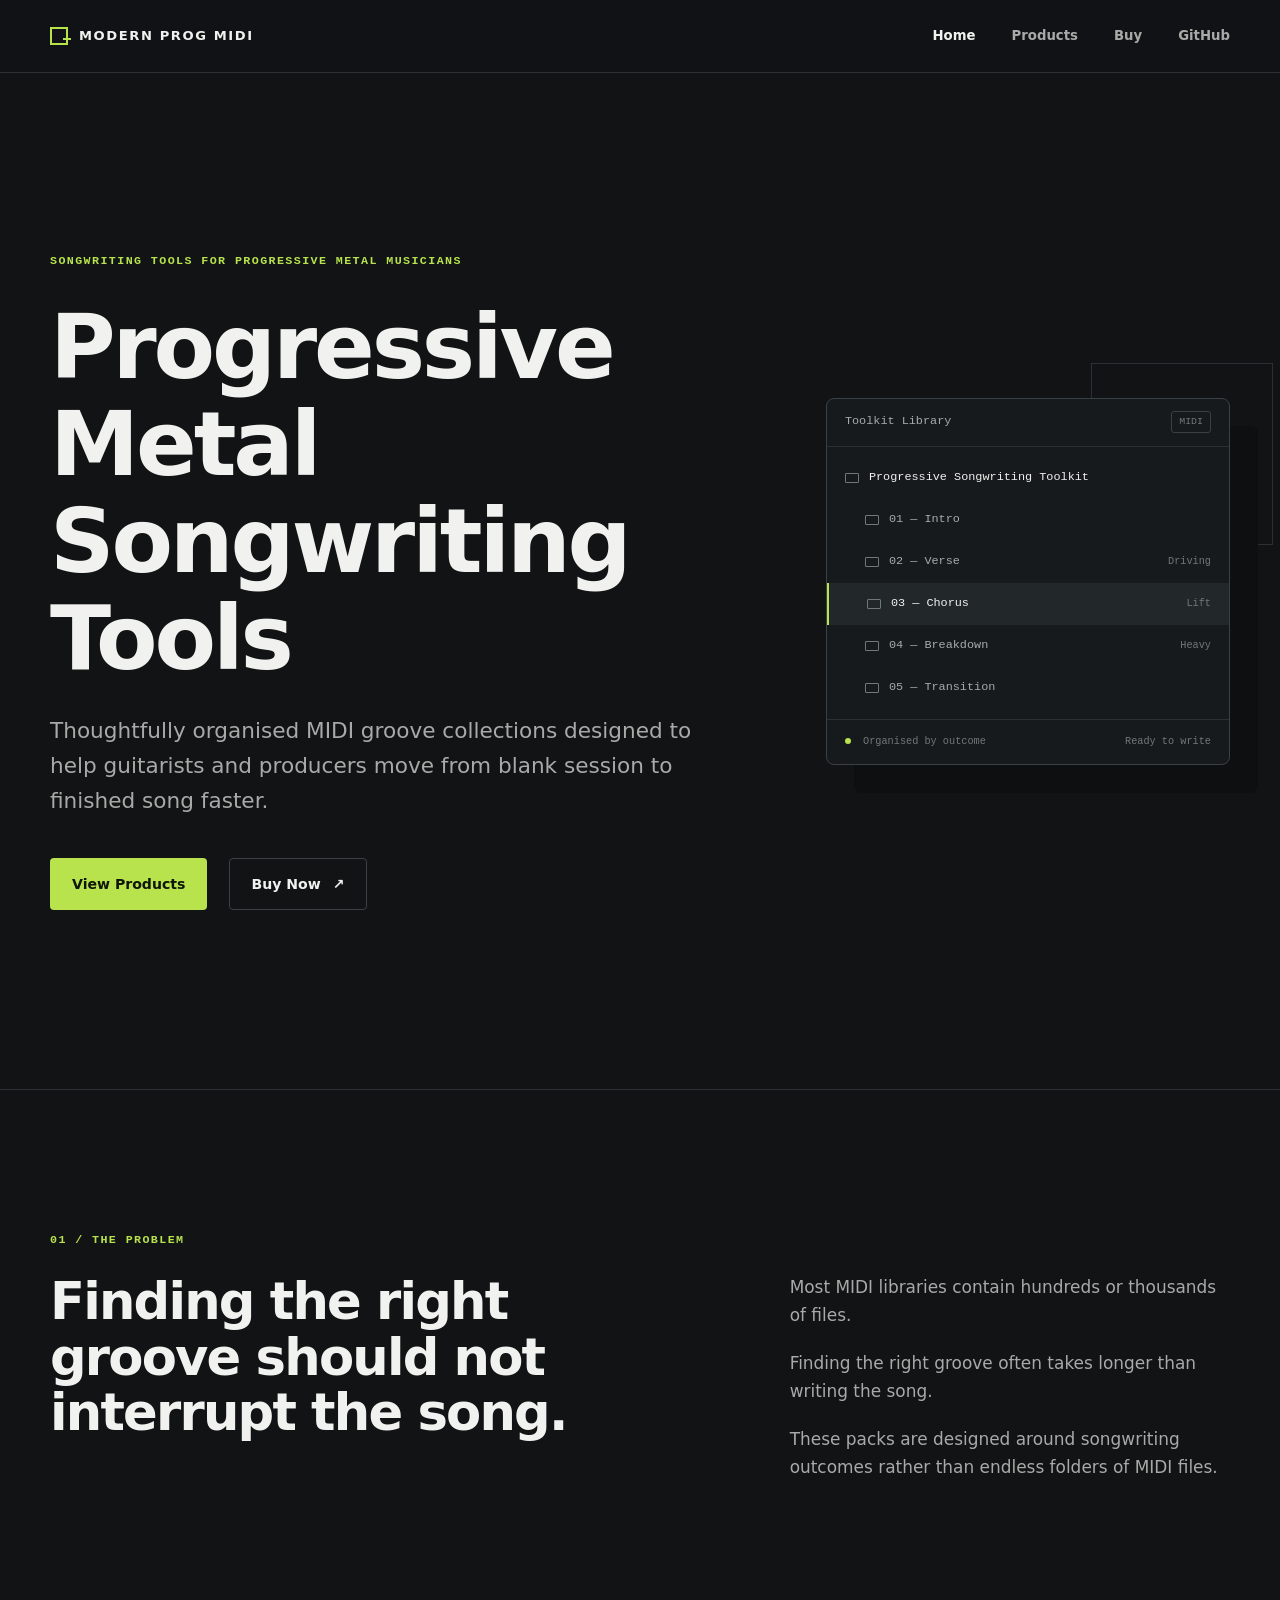
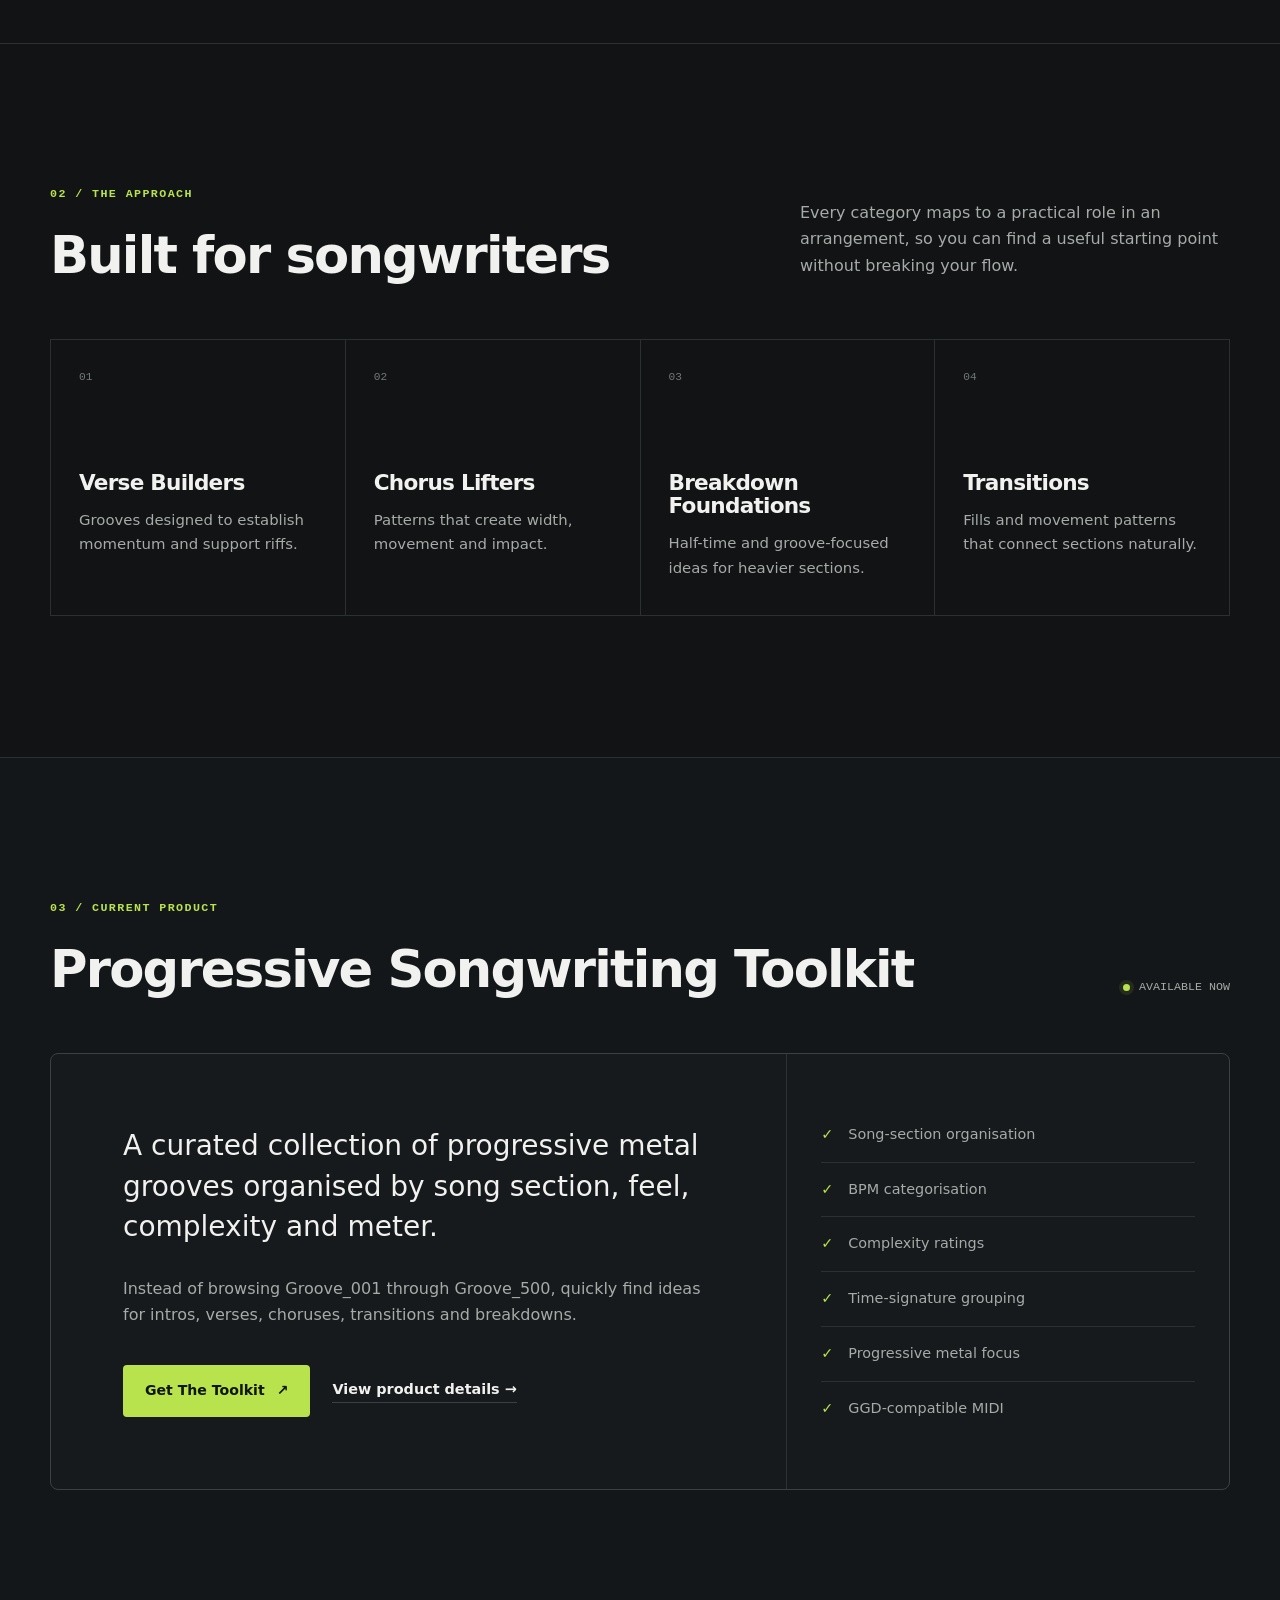
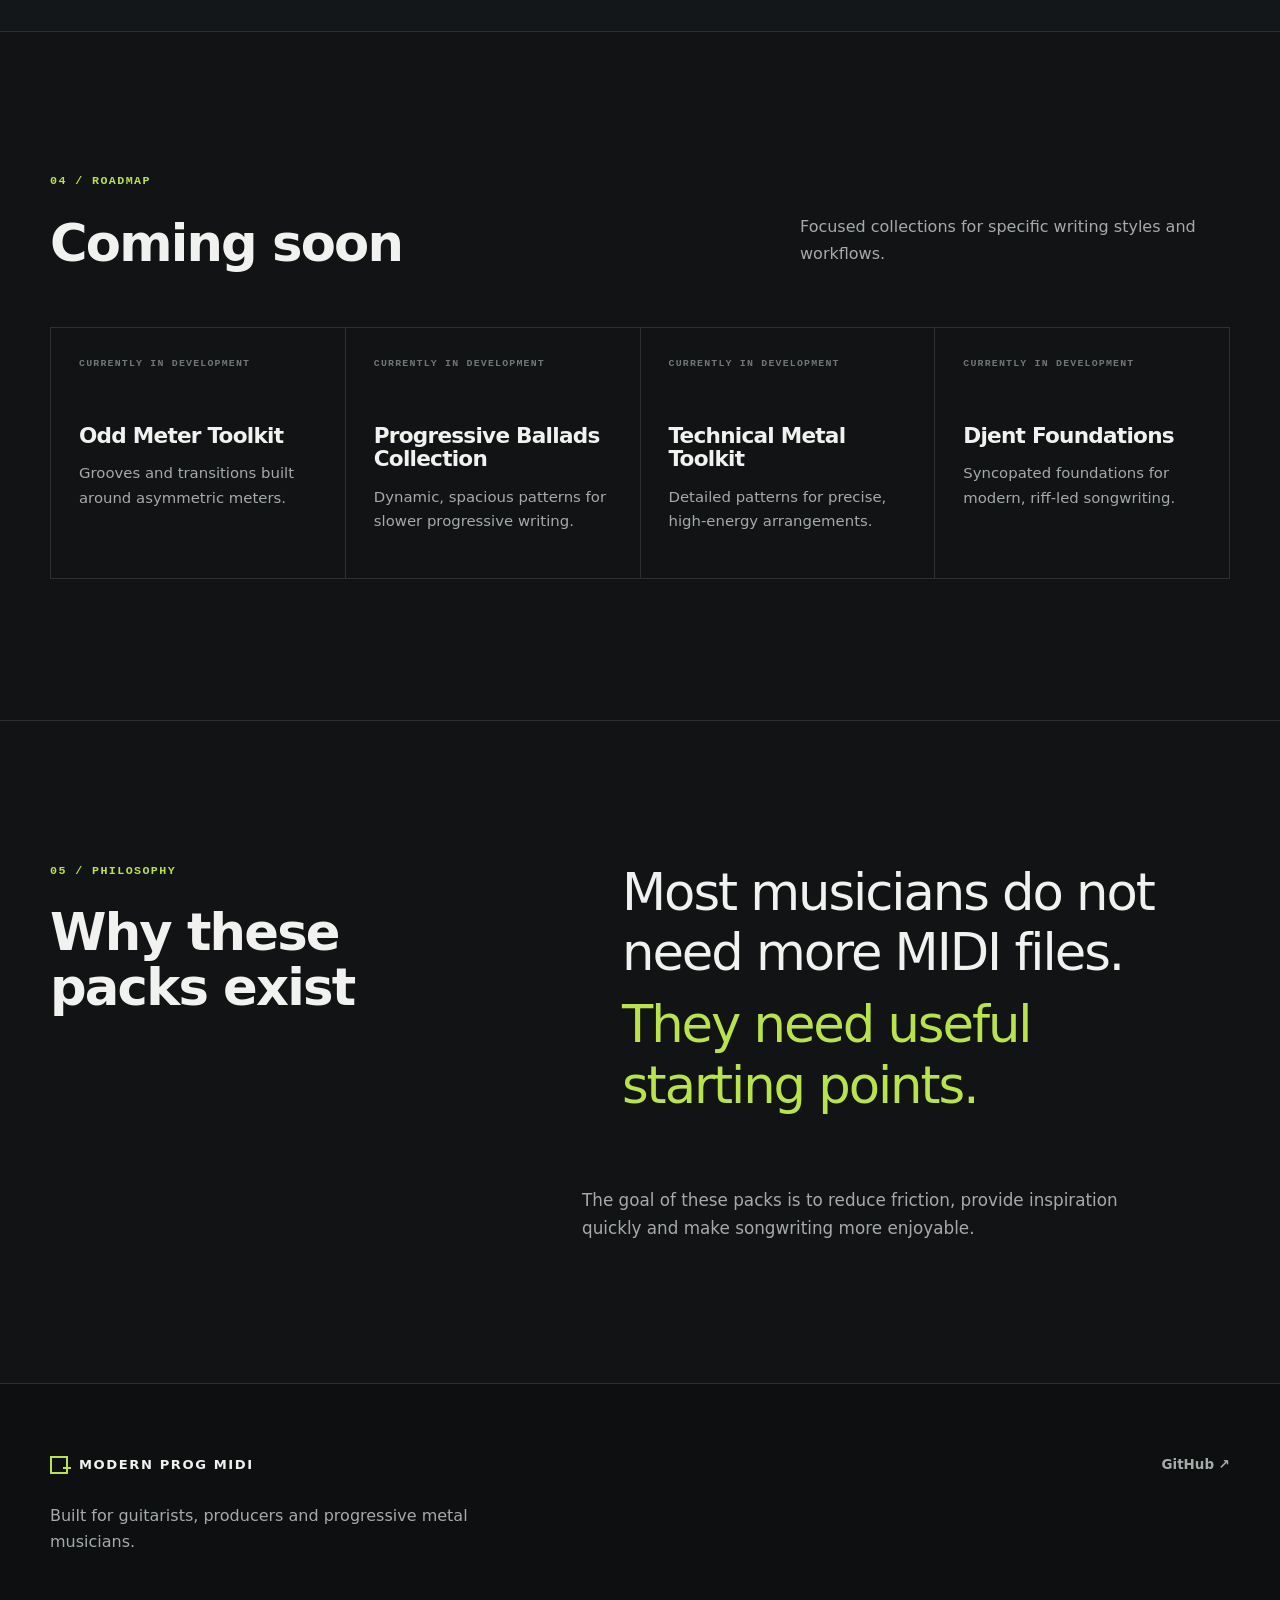
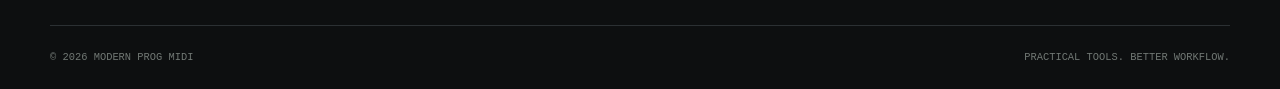
==== index.html @ e2937f98 "Initial commit" ====
<!doctype html>
<html lang="en">
  <head>
    <meta charset="utf-8">
    <meta name="viewport" content="width=device-width, initial-scale=1">
    <meta
      name="description"
      content="Thoughtfully organised MIDI groove collections for progressive metal guitarists, songwriters and producers."
    >
    <meta name="theme-color" content="#111315">
    <title>Modern Prog MIDI — Progressive Metal Songwriting Tools</title>
    <link rel="icon" href="assets/images/favicon.svg" type="image/svg+xml">
    <link rel="stylesheet" href="assets/css/styles.css">
  </head>
  <body>
    <a class="skip-link" href="#main-content">Skip to content</a>

    <header class="site-header">
      <div class="container nav-wrap">
        <a class="brand" href="index.html" aria-label="Modern Prog MIDI home">
          <span class="brand-mark" aria-hidden="true"></span>
          <span>Modern Prog MIDI</span>
        </a>
        <nav class="site-nav" aria-label="Primary navigation">
          <a href="index.html" aria-current="page">Home</a>
          <a href="#products">Products</a>
          <a href="https://knwlnd.gumroad.com/l/wevno">Buy</a>
          <a href="https://github.com/knwlnd">GitHub</a>
        </nav>
      </div>
    </header>

    <main id="main-content">
      <section class="hero section">
        <div class="container hero-grid">
          <div class="hero-copy">
            <p class="eyebrow">Songwriting tools for progressive metal musicians</p>
            <h1>Progressive Metal Songwriting Tools</h1>
            <p class="hero-text">
              Thoughtfully organised MIDI groove collections designed to help
              guitarists and producers move from blank session to finished song
              faster.
            </p>
            <div class="button-row">
              <a class="button button-primary" href="#products">View Products</a>
              <a class="button button-secondary" href="https://knwlnd.gumroad.com/l/wevno">
                Buy Now
                <span aria-hidden="true">↗</span>
              </a>
            </div>
          </div>

          <div class="library-preview" aria-label="Example toolkit folder organisation">
            <div class="preview-bar">
              <span class="preview-title">Toolkit Library</span>
              <span class="preview-meta">MIDI</span>
            </div>
            <div class="folder-tree">
              <div class="tree-row tree-root">
                <span class="folder-icon" aria-hidden="true"></span>
                Progressive Songwriting Toolkit
              </div>
              <div class="tree-row tree-indent">
                <span class="folder-icon" aria-hidden="true"></span>
                01 — Intro
              </div>
              <div class="tree-row tree-indent">
                <span class="folder-icon" aria-hidden="true"></span>
                02 — Verse
                <span class="tree-tag">Driving</span>
              </div>
              <div class="tree-row tree-indent selected">
                <span class="folder-icon" aria-hidden="true"></span>
                03 — Chorus
                <span class="tree-tag">Lift</span>
              </div>
              <div class="tree-row tree-indent">
                <span class="folder-icon" aria-hidden="true"></span>
                04 — Breakdown
                <span class="tree-tag">Heavy</span>
              </div>
              <div class="tree-row tree-indent">
                <span class="folder-icon" aria-hidden="true"></span>
                05 — Transition
              </div>
            </div>
            <div class="preview-footer">
              <span><i class="status-dot" aria-hidden="true"></i> Organised by outcome</span>
              <span>Ready to write</span>
            </div>
          </div>
        </div>
      </section>

      <section class="section section-bordered">
        <div class="container split-content">
          <div>
            <p class="section-number">01 / The problem</p>
            <h2>Finding the right groove should not interrupt the song.</h2>
          </div>
          <div class="prose">
            <p>Most MIDI libraries contain hundreds or thousands of files.</p>
            <p>Finding the right groove often takes longer than writing the song.</p>
            <p>
              These packs are designed around songwriting outcomes rather than
              endless folders of MIDI files.
            </p>
          </div>
        </div>
      </section>

      <section class="section" id="approach">
        <div class="container">
          <div class="section-heading">
            <div>
              <p class="section-number">02 / The approach</p>
              <h2>Built for songwriters</h2>
            </div>
            <p>
              Every category maps to a practical role in an arrangement, so you
              can find a useful starting point without breaking your flow.
            </p>
          </div>

          <div class="card-grid feature-grid">
            <article class="card feature-card">
              <span class="card-index">01</span>
              <h3>Verse Builders</h3>
              <p>Grooves designed to establish momentum and support riffs.</p>
            </article>
            <article class="card feature-card">
              <span class="card-index">02</span>
              <h3>Chorus Lifters</h3>
              <p>Patterns that create width, movement and impact.</p>
            </article>
            <article class="card feature-card">
              <span class="card-index">03</span>
              <h3>Breakdown Foundations</h3>
              <p>Half-time and groove-focused ideas for heavier sections.</p>
            </article>
            <article class="card feature-card">
              <span class="card-index">04</span>
              <h3>Transitions</h3>
              <p>Fills and movement patterns that connect sections naturally.</p>
            </article>
          </div>
        </div>
      </section>

      <section class="section section-tinted" id="products">
        <div class="container">
          <div class="section-heading">
            <div>
              <p class="section-number">03 / Current product</p>
              <h2>Progressive Songwriting Toolkit</h2>
            </div>
            <span class="availability"><i aria-hidden="true"></i> Available now</span>
          </div>

          <article class="product-panel">
            <div class="product-copy">
              <p class="product-lead">
                A curated collection of progressive metal grooves organised by
                song section, feel, complexity and meter.
              </p>
              <p>
                Instead of browsing Groove_001 through Groove_500, quickly find
                ideas for intros, verses, choruses, transitions and breakdowns.
              </p>
              <div class="button-row">
                <a class="button button-primary" href="https://knwlnd.gumroad.com/l/wevno">
                  Get The Toolkit
                  <span aria-hidden="true">↗</span>
                </a>
                <a class="text-link" href="products/progressive-songwriting-toolkit.html">
                  View product details <span aria-hidden="true">→</span>
                </a>
              </div>
            </div>
            <ul class="check-list" aria-label="Toolkit features">
              <li>Song-section organisation</li>
              <li>BPM categorisation</li>
              <li>Complexity ratings</li>
              <li>Time-signature grouping</li>
              <li>Progressive metal focus</li>
              <li>GGD-compatible MIDI</li>
            </ul>
          </article>
        </div>
      </section>

      <section class="section" id="coming-soon">
        <div class="container">
          <div class="section-heading">
            <div>
              <p class="section-number">04 / Roadmap</p>
              <h2>Coming soon</h2>
            </div>
            <p>Focused collections for specific writing styles and workflows.</p>
          </div>

          <div class="card-grid roadmap-grid">
            <article class="card roadmap-card">
              <span class="status-label">Currently in development</span>
              <h3>Odd Meter Toolkit</h3>
              <p>Grooves and transitions built around asymmetric meters.</p>
            </article>
            <article class="card roadmap-card">
              <span class="status-label">Currently in development</span>
              <h3>Progressive Ballads Collection</h3>
              <p>Dynamic, spacious patterns for slower progressive writing.</p>
            </article>
            <article class="card roadmap-card">
              <span class="status-label">Currently in development</span>
              <h3>Technical Metal Toolkit</h3>
              <p>Detailed patterns for precise, high-energy arrangements.</p>
            </article>
            <article class="card roadmap-card">
              <span class="status-label">Currently in development</span>
              <h3>Djent Foundations</h3>
              <p>Syncopated foundations for modern, riff-led songwriting.</p>
            </article>
          </div>
        </div>
      </section>

      <section class="section philosophy-section">
        <div class="container philosophy-grid">
          <div>
            <p class="section-number">05 / Philosophy</p>
            <h2>Why these packs exist</h2>
          </div>
          <blockquote>
            <p>Most musicians do not need more MIDI files.</p>
            <p>They need useful starting points.</p>
          </blockquote>
          <p class="philosophy-copy">
            The goal of these packs is to reduce friction, provide inspiration
            quickly and make songwriting more enjoyable.
          </p>
        </div>
      </section>
    </main>

    <footer class="site-footer">
      <div class="container footer-grid">
        <div>
          <a class="brand" href="index.html">
            <span class="brand-mark" aria-hidden="true"></span>
            <span>Modern Prog MIDI</span>
          </a>
          <p>Built for guitarists, producers and progressive metal musicians.</p>
        </div>
        <a class="footer-link" href="https://github.com/knwlnd">
          GitHub <span aria-hidden="true">↗</span>
        </a>
      </div>
      <div class="container footer-bottom">
        <span>© <span id="year">2026</span> Modern Prog MIDI</span>
        <span>Practical tools. Better workflow.</span>
      </div>
    </footer>

    <script>
      document.getElementById("year").textContent = new Date().getFullYear();
    </script>
  </body>
</html>
---- assets/css/styles.css ----
:root {
  color-scheme: dark;
  --bg: #111315;
  --surface: #171a1d;
  --surface-raised: #1c2024;
  --surface-soft: #141719;
  --text: #f1f2ef;
  --muted: #a6aba8;
  --faint: #717874;
  --line: #2b3033;
  --line-strong: #3a4144;
  --accent: #b8e34d;
  --accent-dark: #0f1507;
  --max-width: 1180px;
  --radius: 8px;
}

* {
  box-sizing: border-box;
}

html {
  scroll-behavior: smooth;
}

body {
  margin: 0;
  min-width: 320px;
  background: var(--bg);
  color: var(--text);
  font-family:
    Inter, ui-sans-serif, system-ui, -apple-system, BlinkMacSystemFont, "Segoe UI",
    sans-serif;
  font-size: 16px;
  line-height: 1.65;
  -webkit-font-smoothing: antialiased;
}

a {
  color: inherit;
  text-decoration: none;
}

p,
h1,
h2,
h3,
blockquote {
  margin-top: 0;
}

h1,
h2,
h3 {
  font-weight: 600;
  letter-spacing: -0.035em;
  line-height: 1.08;
}

h1 {
  max-width: 850px;
  margin-bottom: 28px;
  font-size: clamp(3rem, 7vw, 6.6rem);
}

h2 {
  margin-bottom: 0;
  font-size: clamp(2.15rem, 4vw, 4rem);
}

h3 {
  margin-bottom: 14px;
  font-size: 1.35rem;
}

::selection {
  background: var(--accent);
  color: #111;
}

.container {
  width: min(calc(100% - 48px), var(--max-width));
  margin-inline: auto;
}

.skip-link {
  position: fixed;
  z-index: 100;
  top: 12px;
  left: 12px;
  padding: 10px 16px;
  transform: translateY(-150%);
  border-radius: 4px;
  background: var(--accent);
  color: #111;
  font-weight: 700;
}

.skip-link:focus {
  transform: translateY(0);
}

.site-header {
  position: relative;
  z-index: 10;
  border-bottom: 1px solid var(--line);
  background: rgb(17 19 21 / 92%);
}

.nav-wrap {
  display: flex;
  min-height: 72px;
  align-items: center;
  justify-content: space-between;
  gap: 32px;
}

.brand {
  display: inline-flex;
  align-items: center;
  gap: 11px;
  color: var(--text);
  font-size: 0.82rem;
  font-weight: 750;
  letter-spacing: 0.12em;
  text-transform: uppercase;
}

.brand-mark {
  position: relative;
  width: 18px;
  height: 18px;
  border: 2px solid var(--accent);
}

.brand-mark::after {
  position: absolute;
  right: -5px;
  bottom: 3px;
  width: 8px;
  height: 2px;
  background: var(--accent);
  content: "";
}

.site-nav {
  display: flex;
  align-items: center;
  gap: clamp(18px, 3vw, 36px);
}

.site-nav a {
  color: var(--muted);
  font-size: 0.83rem;
  font-weight: 600;
}

.site-nav a:hover,
.site-nav a:focus-visible,
.site-nav a[aria-current="page"] {
  color: var(--text);
}

.section {
  padding-block: clamp(88px, 11vw, 150px);
}

.section-bordered {
  border-block: 1px solid var(--line);
}

.section-tinted {
  border-block: 1px solid var(--line);
  background: var(--surface-soft);
}

.hero {
  overflow: hidden;
  padding-block: clamp(100px, 14vw, 190px);
}

.hero-grid {
  display: grid;
  grid-template-columns: minmax(0, 1.25fr) minmax(330px, 0.75fr);
  align-items: center;
  gap: clamp(60px, 8vw, 120px);
}

.eyebrow,
.section-number,
.status-label,
.annotation {
  color: var(--accent);
  font-family: ui-monospace, SFMono-Regular, Menlo, Monaco, Consolas, monospace;
  font-size: 0.73rem;
  font-weight: 700;
  letter-spacing: 0.12em;
  text-transform: uppercase;
}

.eyebrow {
  margin-bottom: 28px;
}

.hero-text {
  max-width: 700px;
  margin-bottom: 40px;
  color: var(--muted);
  font-size: clamp(1.1rem, 2vw, 1.35rem);
  line-height: 1.6;
}

.button-row {
  display: flex;
  flex-wrap: wrap;
  align-items: center;
  gap: 22px;
}

.button {
  display: inline-flex;
  min-height: 52px;
  align-items: center;
  justify-content: center;
  gap: 12px;
  padding: 13px 21px;
  border: 1px solid transparent;
  border-radius: 4px;
  font-size: 0.88rem;
  font-weight: 750;
  transition:
    background-color 150ms ease,
    border-color 150ms ease,
    color 150ms ease;
}

.button-primary {
  background: var(--accent);
  color: var(--accent-dark);
}

.button-primary:hover,
.button-primary:focus-visible {
  background: #caef6d;
}

.button-secondary {
  border-color: var(--line-strong);
  color: var(--text);
}

.button-secondary:hover,
.button-secondary:focus-visible {
  border-color: var(--muted);
  background: var(--surface);
}

.text-link {
  border-bottom: 1px solid var(--line-strong);
  color: var(--text);
  font-size: 0.9rem;
  font-weight: 650;
}

.text-link:hover,
.text-link:focus-visible {
  border-color: var(--accent);
  color: var(--accent);
}

.library-preview {
  position: relative;
  border: 1px solid var(--line-strong);
  border-radius: var(--radius);
  background: var(--surface);
  box-shadow: 28px 28px 0 #0d0f10;
  font-family: ui-monospace, SFMono-Regular, Menlo, Monaco, Consolas, monospace;
  font-size: 0.74rem;
}

.library-preview::before {
  position: absolute;
  z-index: -1;
  top: -36px;
  right: -44px;
  width: 180px;
  height: 180px;
  border: 1px solid var(--line);
  content: "";
}

.preview-bar,
.preview-footer {
  display: flex;
  align-items: center;
  justify-content: space-between;
  color: var(--faint);
}

.preview-bar {
  min-height: 48px;
  padding-inline: 18px;
  border-bottom: 1px solid var(--line);
}

.preview-title {
  color: var(--muted);
}

.preview-meta {
  padding: 2px 7px;
  border: 1px solid var(--line-strong);
  border-radius: 3px;
  font-size: 0.62rem;
}

.folder-tree {
  padding-block: 10px;
}

.tree-row {
  display: flex;
  min-height: 42px;
  align-items: center;
  gap: 10px;
  padding-inline: 18px;
  color: var(--muted);
  white-space: nowrap;
}

.tree-root {
  color: var(--text);
}

.tree-indent {
  padding-left: 38px;
}

.tree-row.selected {
  border-left: 2px solid var(--accent);
  background: #22272a;
  color: var(--text);
}

.folder-icon {
  display: inline-block;
  width: 14px;
  height: 10px;
  border: 1px solid #707874;
  border-radius: 1px;
}

.tree-tag {
  margin-left: auto;
  color: var(--faint);
  font-size: 0.64rem;
}

.preview-footer {
  min-height: 45px;
  padding-inline: 18px;
  border-top: 1px solid var(--line);
  font-size: 0.64rem;
}

.status-dot {
  display: inline-block;
  width: 6px;
  height: 6px;
  margin-right: 6px;
  border-radius: 50%;
  background: var(--accent);
}

.split-content {
  display: grid;
  grid-template-columns: minmax(0, 1fr) minmax(300px, 0.72fr);
  gap: clamp(60px, 10vw, 150px);
}

.section-number {
  margin-bottom: 24px;
}

.prose {
  padding-top: 43px;
}

.prose p {
  margin-bottom: 20px;
  color: var(--muted);
  font-size: 1.06rem;
}

.section-heading {
  display: flex;
  align-items: end;
  justify-content: space-between;
  gap: 50px;
  margin-bottom: 56px;
}

.section-heading > p {
  max-width: 430px;
  margin: 0 0 4px;
  color: var(--muted);
}

.card-grid {
  display: grid;
  gap: 1px;
  border: 1px solid var(--line);
  background: var(--line);
}

.feature-grid,
.roadmap-grid {
  grid-template-columns: repeat(4, 1fr);
}

.card {
  min-width: 0;
  background: var(--bg);
}

.feature-card {
  min-height: 275px;
  padding: 28px;
}

.card-index {
  display: block;
  margin-bottom: 84px;
  color: var(--faint);
  font-family: ui-monospace, SFMono-Regular, Menlo, Monaco, Consolas, monospace;
  font-size: 0.7rem;
}

.card p {
  margin-bottom: 0;
  color: var(--muted);
  font-size: 0.93rem;
}

.availability {
  display: inline-flex;
  align-items: center;
  gap: 9px;
  color: var(--muted);
  font-family: ui-monospace, SFMono-Regular, Menlo, Monaco, Consolas, monospace;
  font-size: 0.73rem;
  text-transform: uppercase;
}

.availability i {
  width: 7px;
  height: 7px;
  border-radius: 50%;
  background: var(--accent);
  box-shadow: 0 0 0 4px rgb(184 227 77 / 10%);
}

.product-panel {
  display: grid;
  grid-template-columns: 1.25fr 0.75fr;
  border: 1px solid var(--line-strong);
  border-radius: var(--radius);
  background: var(--surface);
}

.product-copy {
  padding: clamp(32px, 6vw, 72px);
  border-right: 1px solid var(--line);
}

.product-copy > p {
  max-width: 670px;
  color: var(--muted);
}

.product-copy .product-lead {
  color: var(--text);
  font-size: clamp(1.25rem, 2.4vw, 1.75rem);
  line-height: 1.45;
}

.product-copy .button-row {
  margin-top: 36px;
}

.check-list {
  display: flex;
  margin: 0;
  padding: 34px;
  flex-direction: column;
  justify-content: center;
  list-style: none;
}

.check-list li {
  position: relative;
  padding: 15px 0 15px 27px;
  border-bottom: 1px solid var(--line);
  color: var(--muted);
  font-size: 0.9rem;
}

.check-list li:last-child {
  border-bottom: 0;
}

.check-list li::before {
  position: absolute;
  left: 0;
  color: var(--accent);
  content: "✓";
  font-weight: 800;
}

.roadmap-card {
  min-height: 250px;
  padding: 28px;
}

.roadmap-card .status-label {
  display: block;
  min-height: 68px;
  color: var(--faint);
  font-size: 0.62rem;
}

.philosophy-section {
  border-top: 1px solid var(--line);
}

.philosophy-grid {
  display: grid;
  grid-template-columns: 0.8fr 1.2fr;
  gap: 60px 100px;
}

.philosophy-grid blockquote {
  margin-bottom: 0;
  font-size: clamp(1.8rem, 4vw, 3.6rem);
  font-weight: 520;
  letter-spacing: -0.04em;
  line-height: 1.18;
}

.philosophy-grid blockquote p {
  margin-bottom: 12px;
}

.philosophy-grid blockquote p:last-child {
  color: var(--accent);
}

.philosophy-copy {
  grid-column: 2;
  max-width: 590px;
  margin: 0;
  color: var(--muted);
  font-size: 1.05rem;
}

.site-footer {
  padding-top: 70px;
  border-top: 1px solid var(--line);
  background: #0d0f10;
}

.footer-grid {
  display: flex;
  align-items: start;
  justify-content: space-between;
  gap: 40px;
  padding-bottom: 70px;
}

.footer-grid p {
  max-width: 480px;
  margin: 20px 0 0;
  color: var(--muted);
}

.footer-link {
  color: var(--muted);
  font-size: 0.84rem;
  font-weight: 650;
}

.footer-link:hover,
.footer-link:focus-visible {
  color: var(--accent);
}

.footer-bottom {
  display: flex;
  align-items: center;
  justify-content: space-between;
  min-height: 64px;
  border-top: 1px solid var(--line);
  color: var(--faint);
  font-family: ui-monospace, SFMono-Regular, Menlo, Monaco, Consolas, monospace;
  font-size: 0.65rem;
  text-transform: uppercase;
}

/* Product page */

.product-hero {
  padding-block: clamp(85px, 12vw, 160px);
}

.product-hero-grid {
  display: grid;
  grid-template-columns: 1.25fr 0.75fr;
  align-items: end;
  gap: clamp(60px, 10vw, 130px);
}

.product-hero h1 {
  max-width: 900px;
  font-size: clamp(3.2rem, 7vw, 6.4rem);
}

.back-link {
  display: inline-flex;
  align-items: center;
  gap: 9px;
  margin-bottom: 70px;
  color: var(--muted);
  font-size: 0.78rem;
  font-weight: 650;
}

.back-link:hover,
.back-link:focus-visible {
  color: var(--accent);
}

.product-spec {
  border-top: 1px solid var(--line-strong);
}

.spec-row {
  display: flex;
  min-height: 66px;
  align-items: center;
  justify-content: space-between;
  gap: 20px;
  border-bottom: 1px solid var(--line);
  font-size: 0.77rem;
}

.spec-row span {
  color: var(--faint);
  font-family: ui-monospace, SFMono-Regular, Menlo, Monaco, Consolas, monospace;
  text-transform: uppercase;
}

.spec-row strong {
  font-weight: 600;
  text-align: right;
}

.inline-list {
  display: flex;
  margin: 38px 0 0;
  padding: 0;
  flex-wrap: wrap;
  gap: 9px;
  list-style: none;
}

.inline-list li {
  padding: 7px 11px;
  border: 1px solid var(--line-strong);
  border-radius: 3px;
  color: var(--muted);
  font-family: ui-monospace, SFMono-Regular, Menlo, Monaco, Consolas, monospace;
  font-size: 0.67rem;
}

.organisation-grid {
  display: grid;
  grid-template-columns: 1.15fr 0.85fr;
  gap: clamp(50px, 9vw, 120px);
  align-items: center;
}

.code-window {
  overflow: hidden;
  border: 1px solid var(--line-strong);
  border-radius: var(--radius);
  background: #0d0f10;
}

.code-window-bar {
  display: flex;
  min-height: 48px;
  align-items: center;
  justify-content: space-between;
  padding-inline: 20px;
  border-bottom: 1px solid var(--line);
  color: var(--faint);
  font-family: ui-monospace, SFMono-Regular, Menlo, Monaco, Consolas, monospace;
  font-size: 0.67rem;
}

.code-window pre {
  margin: 0;
  padding: clamp(28px, 5vw, 52px);
  color: #aab0ac;
  font-size: clamp(0.77rem, 1.6vw, 0.9rem);
  line-height: 1.7;
}

.code-folder {
  color: var(--accent);
}

.organisation-copy .annotation {
  display: block;
  margin: 38px 0 14px;
}

.organisation-copy .annotation:first-child {
  margin-top: 0;
}

.organisation-copy p {
  color: var(--muted);
}

.metadata-grid {
  display: grid;
  grid-template-columns: repeat(3, 1fr);
  gap: 1px;
  border: 1px solid var(--line);
  background: var(--line);
}

.metadata-item {
  display: flex;
  min-height: 150px;
  padding: 25px;
  flex-direction: column;
  justify-content: space-between;
  background: var(--bg);
}

.metadata-item span {
  color: var(--faint);
  font-family: ui-monospace, SFMono-Regular, Menlo, Monaco, Consolas, monospace;
  font-size: 0.68rem;
  text-transform: uppercase;
}

.metadata-item strong {
  font-size: 1.15rem;
  font-weight: 600;
}

.ideal-grid {
  display: grid;
  grid-template-columns: 0.8fr 1.2fr;
  gap: clamp(60px, 10vw, 150px);
}

.section-intro {
  max-width: 430px;
  margin-top: 30px;
  color: var(--muted);
}

.use-case-list {
  margin: 0;
  padding: 0;
  border-top: 1px solid var(--line-strong);
  list-style: none;
}

.use-case-list li {
  display: flex;
  min-height: 64px;
  align-items: center;
  gap: 28px;
  border-bottom: 1px solid var(--line);
  font-size: 1rem;
}

.use-case-list span {
  color: var(--faint);
  font-family: ui-monospace, SFMono-Regular, Menlo, Monaco, Consolas, monospace;
  font-size: 0.66rem;
}

.cta-section {
  border-top: 1px solid var(--line);
  background: var(--surface-soft);
  text-align: center;
}

.cta-inner {
  display: flex;
  align-items: center;
  flex-direction: column;
}

.cta-inner h2 {
  max-width: 820px;
}

.cta-inner > p:not(.eyebrow) {
  max-width: 570px;
  margin: 27px 0 35px;
  color: var(--muted);
}

@media (max-width: 940px) {
  .hero-grid,
  .product-hero-grid,
  .organisation-grid {
    grid-template-columns: 1fr;
  }

  .hero-copy {
    max-width: 760px;
  }

  .library-preview {
    width: min(100%, 570px);
  }

  .feature-grid,
  .roadmap-grid {
    grid-template-columns: repeat(2, 1fr);
  }

  .product-panel {
    grid-template-columns: 1fr;
  }

  .product-copy {
    border-right: 0;
    border-bottom: 1px solid var(--line);
  }

  .product-spec {
    max-width: 560px;
  }
}

@media (max-width: 700px) {
  .container {
    width: min(calc(100% - 32px), var(--max-width));
  }

  .nav-wrap {
    min-height: auto;
    padding-block: 20px;
    align-items: flex-start;
    flex-direction: column;
    gap: 18px;
  }

  .site-nav {
    width: 100%;
    justify-content: space-between;
  }

  .section {
    padding-block: 78px;
  }

  .hero {
    padding-block: 90px 100px;
  }

  h1 {
    font-size: clamp(2.7rem, 13vw, 4.4rem);
  }

  h2 {
    font-size: clamp(2rem, 10vw, 3.1rem);
  }

  .hero-grid {
    gap: 75px;
  }

  .library-preview {
    box-shadow: 12px 12px 0 #0d0f10;
  }

  .library-preview::before {
    display: none;
  }

  .tree-row {
    font-size: 0.66rem;
  }

  .tree-indent {
    padding-left: 26px;
  }

  .split-content,
  .philosophy-grid,
  .ideal-grid {
    grid-template-columns: 1fr;
    gap: 38px;
  }

  .prose {
    padding-top: 0;
  }

  .section-heading {
    align-items: flex-start;
    flex-direction: column;
    gap: 25px;
    margin-bottom: 42px;
  }

  .feature-grid,
  .roadmap-grid,
  .metadata-grid {
    grid-template-columns: 1fr;
  }

  .feature-card {
    min-height: 220px;
  }

  .card-index {
    margin-bottom: 50px;
  }

  .product-copy {
    padding: 30px;
  }

  .check-list {
    padding: 22px 30px;
  }

  .philosophy-copy {
    grid-column: 1;
  }

  .footer-grid,
  .footer-bottom {
    align-items: flex-start;
    flex-direction: column;
  }

  .footer-bottom {
    min-height: auto;
    padding-block: 22px;
    gap: 8px;
  }

  .product-hero h1 {
    font-size: clamp(2.7rem, 13vw, 4.3rem);
  }

  .back-link {
    margin-bottom: 52px;
  }

  .code-window pre {
    overflow-x: auto;
  }

  .metadata-item {
    min-height: 115px;
  }
}

@media (prefers-reduced-motion: reduce) {
  html {
    scroll-behavior: auto;
  }

  *,
  *::before,
  *::after {
    scroll-behavior: auto !important;
    transition-duration: 0.01ms !important;
  }
}
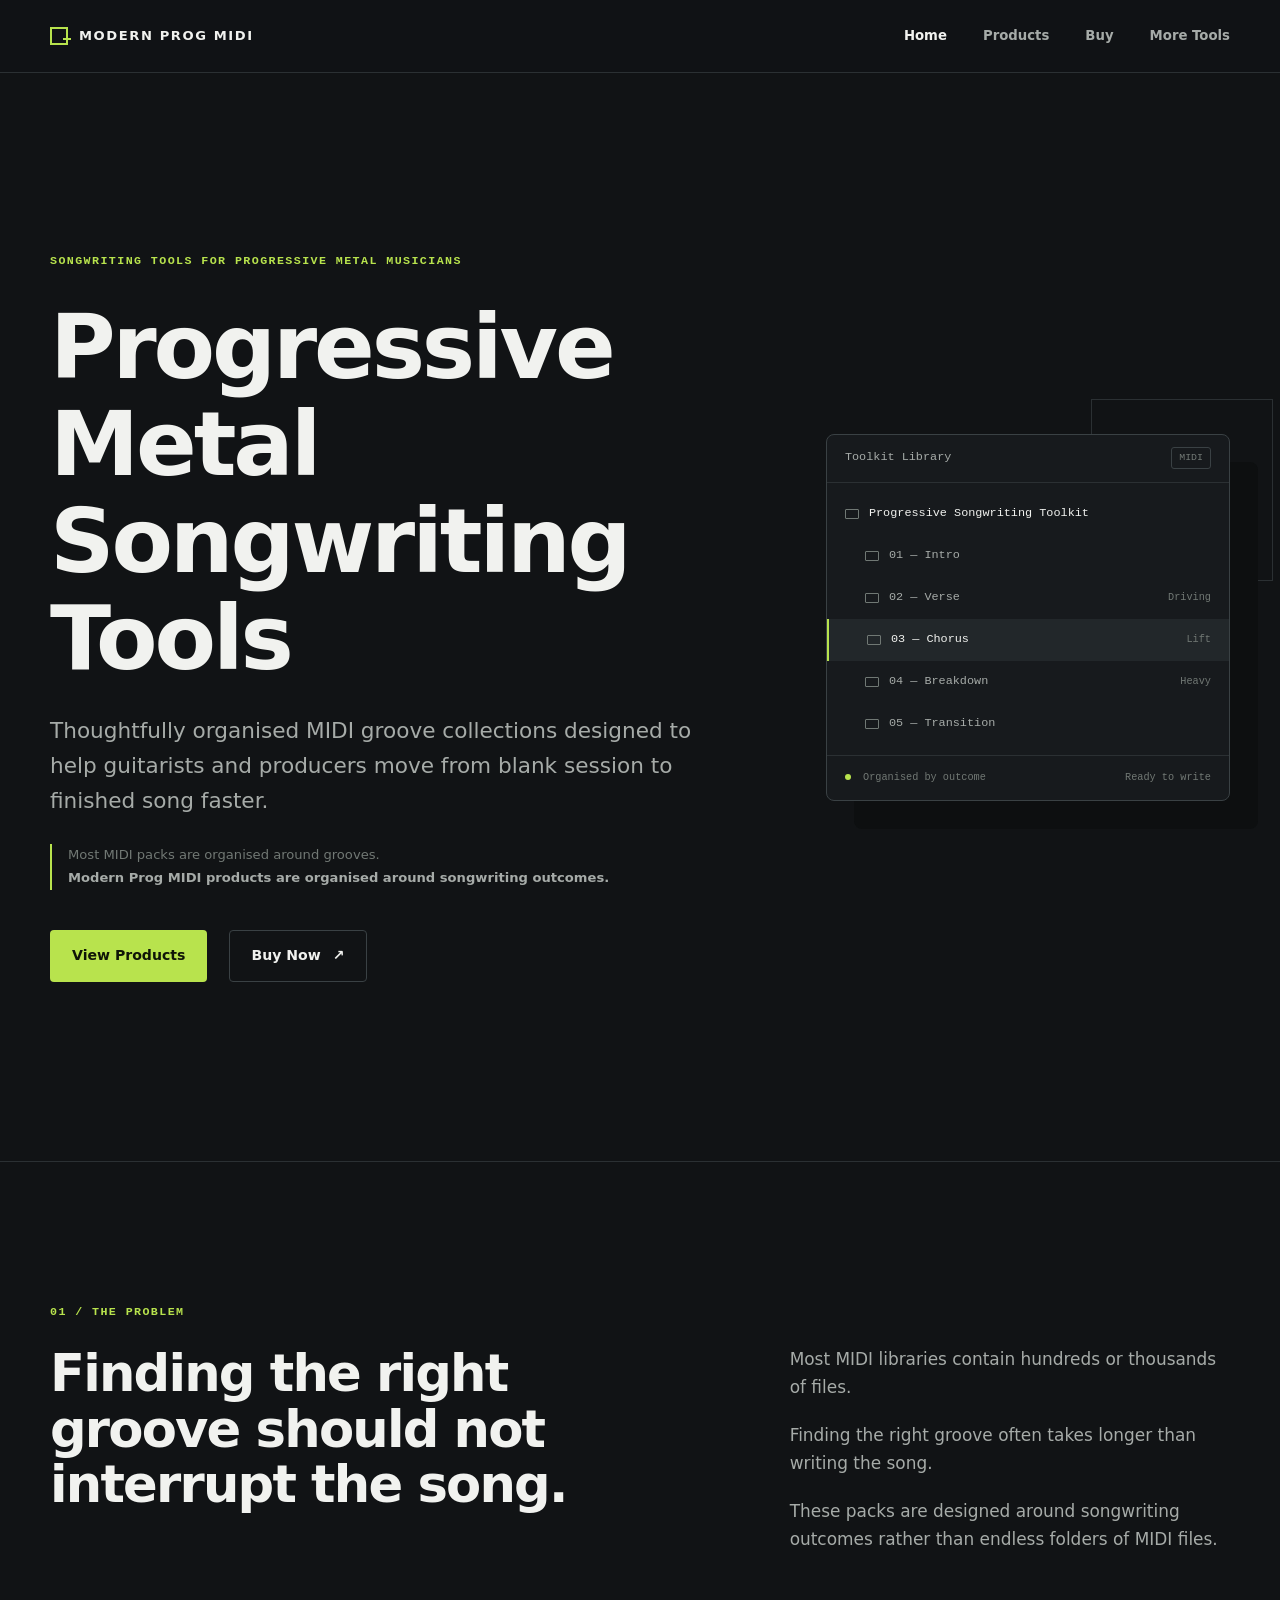
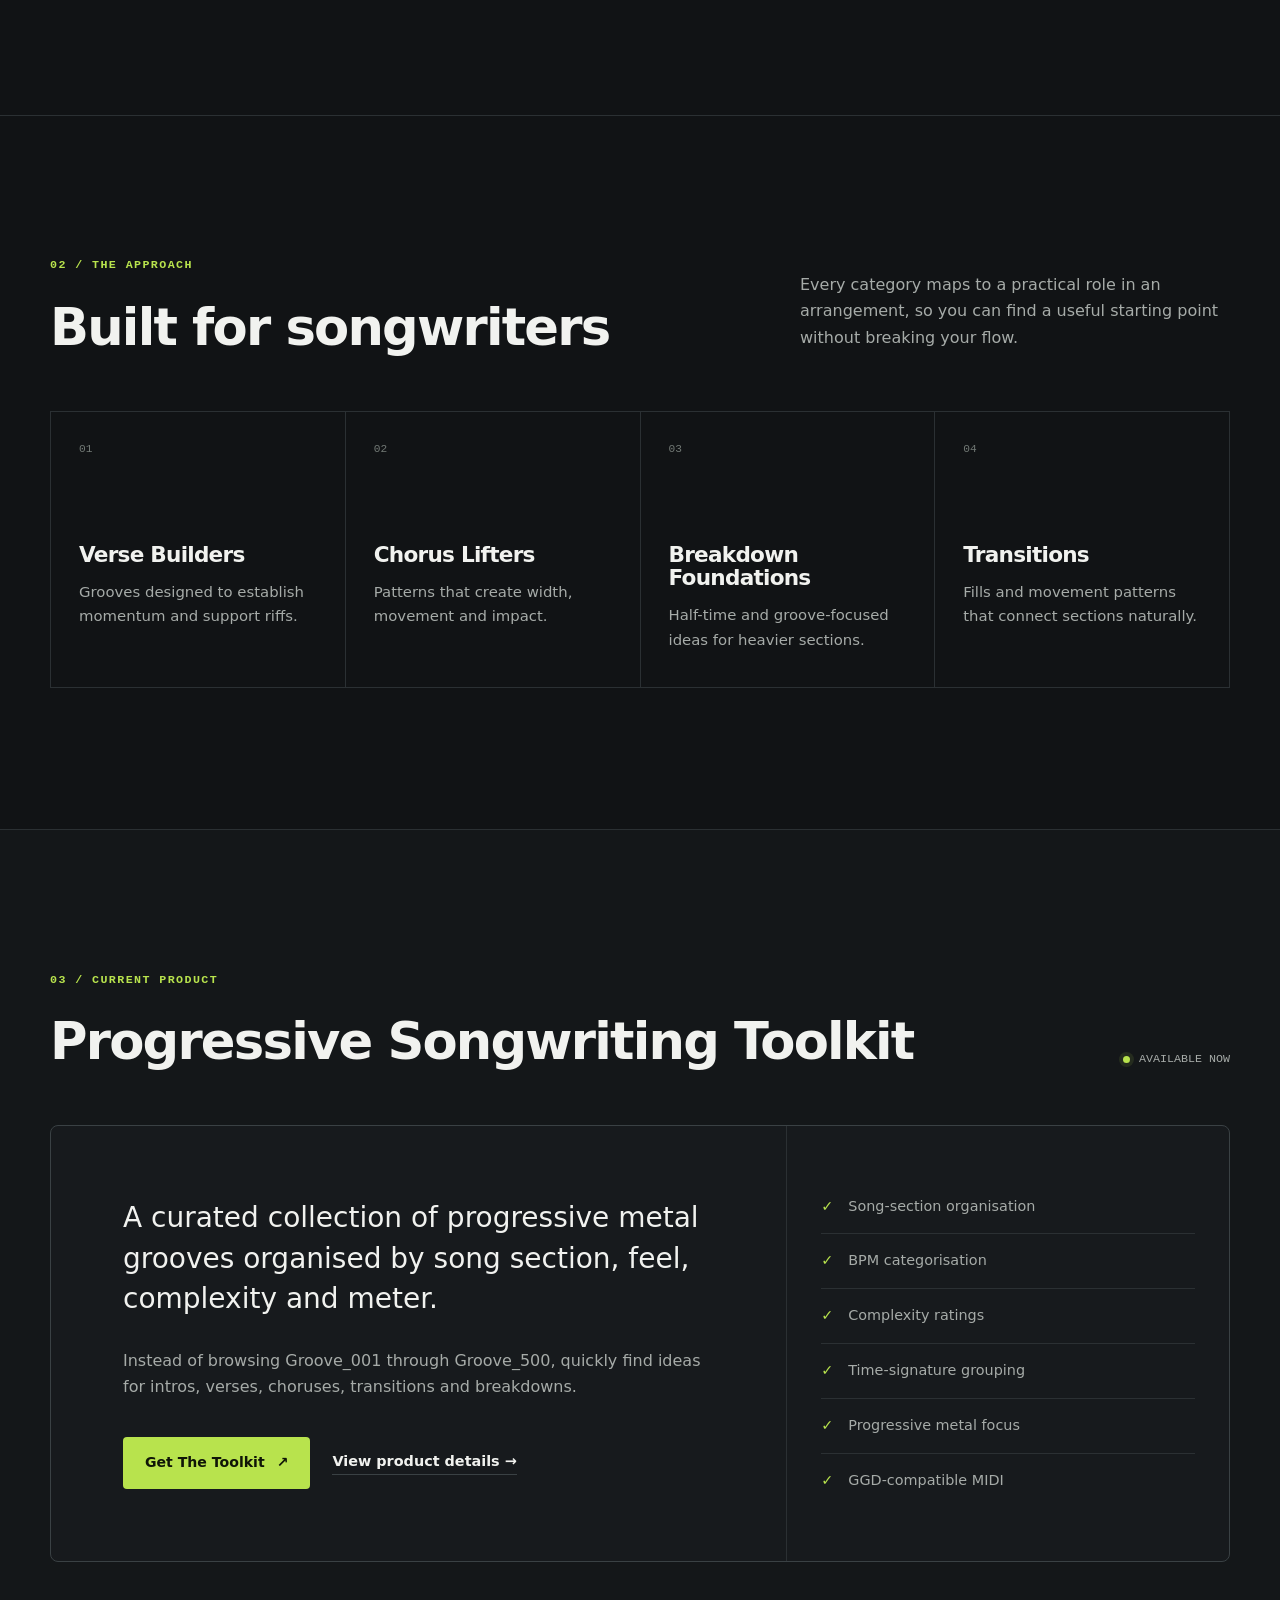
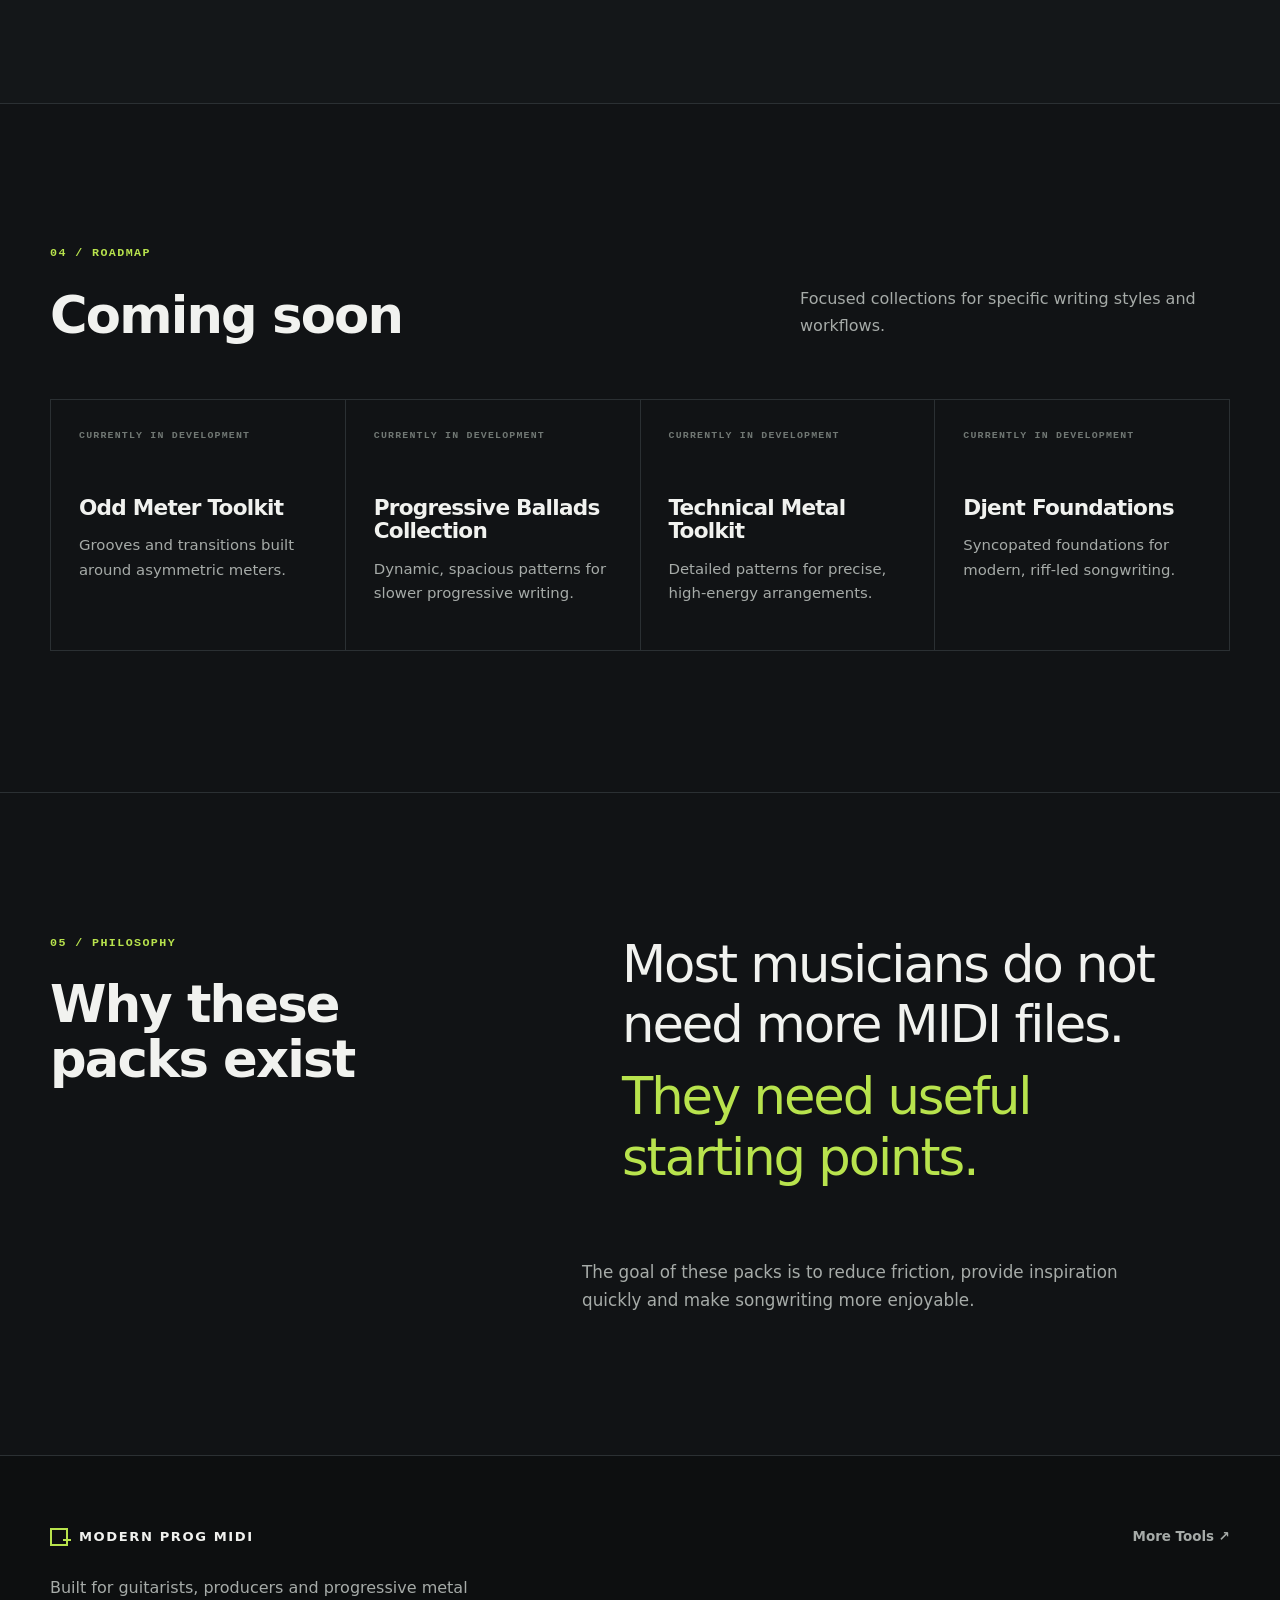
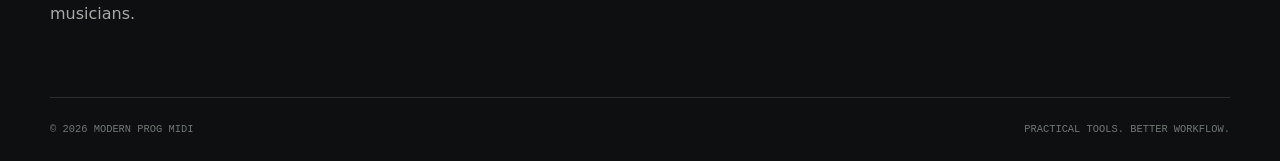
==== commit 58c2142c: "Refined positioning and linked to Modeller Workflow Tools." ====
--- a/index.html
+++ b/index.html
@@ -25,7 +25,7 @@
           <a href="index.html" aria-current="page">Home</a>
           <a href="#products">Products</a>
           <a href="https://knwlnd.gumroad.com/l/wevno">Buy</a>
-          <a href="https://github.com/knwlnd">GitHub</a>
+          <a href="https://knwlnd.github.io/modeller-workflow-tools">More Tools</a>
         </nav>
       </div>
     </header>
@@ -40,6 +40,10 @@
               Thoughtfully organised MIDI groove collections designed to help
               guitarists and producers move from blank session to finished song
               faster.
+            </p>
+            <p class="positioning-statement">
+              Most MIDI packs are organised around grooves.<br>
+              <strong>Modern Prog MIDI products are organised around songwriting outcomes.</strong>
             </p>
             <div class="button-row">
               <a class="button button-primary" href="#products">View Products</a>
@@ -251,8 +255,8 @@
           </a>
           <p>Built for guitarists, producers and progressive metal musicians.</p>
         </div>
-        <a class="footer-link" href="https://github.com/knwlnd">
-          GitHub <span aria-hidden="true">↗</span>
+        <a class="footer-link" href="https://knwlnd.github.io/modeller-workflow-tools">
+          More Tools <span aria-hidden="true">↗</span>
         </a>
       </div>
       <div class="container footer-bottom">
--- a/assets/css/styles.css
+++ b/assets/css/styles.css
@@ -210,6 +210,21 @@
   line-height: 1.6;
 }
 
+.positioning-statement {
+  max-width: 650px;
+  margin: -14px 0 40px;
+  padding-left: 16px;
+  border-left: 2px solid var(--accent);
+  color: var(--faint);
+  font-size: 0.82rem;
+  line-height: 1.75;
+}
+
+.positioning-statement strong {
+  color: var(--muted);
+  font-weight: 600;
+}
+
 .button-row {
   display: flex;
   flex-wrap: wrap;
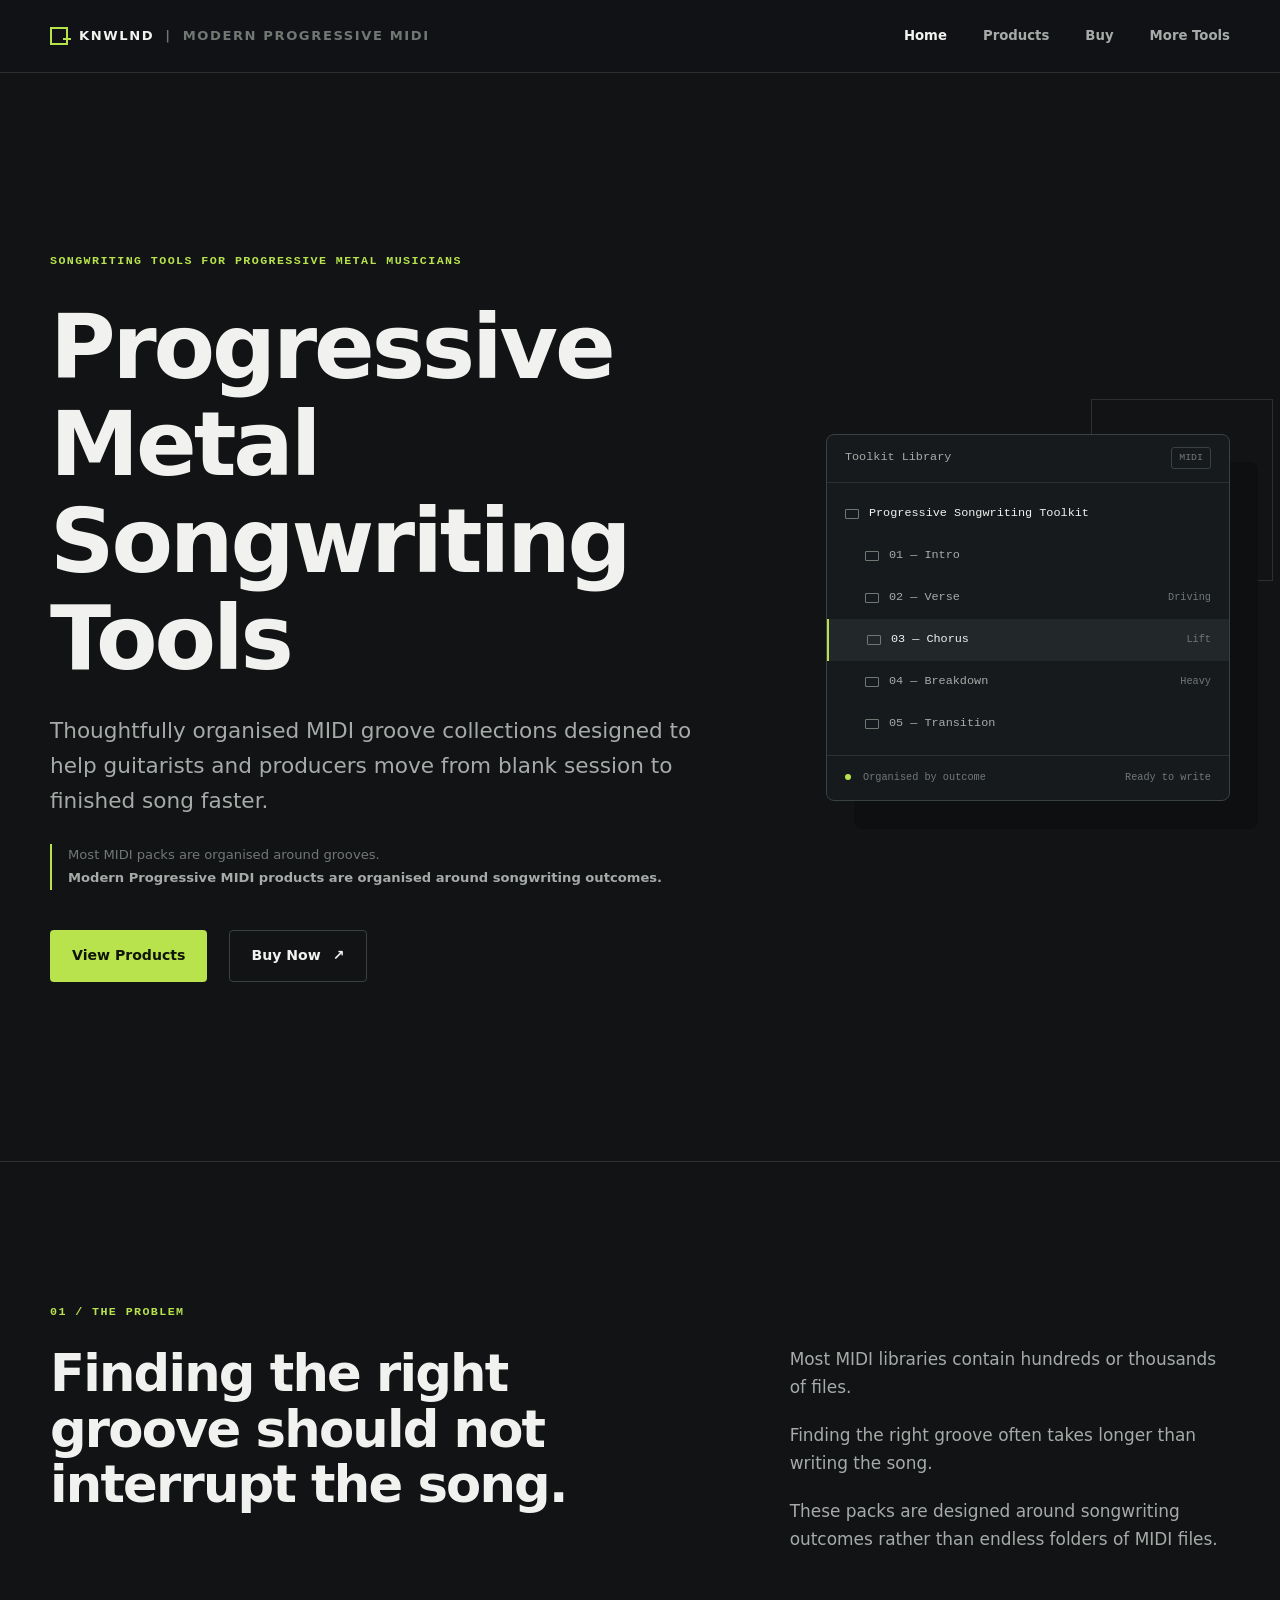
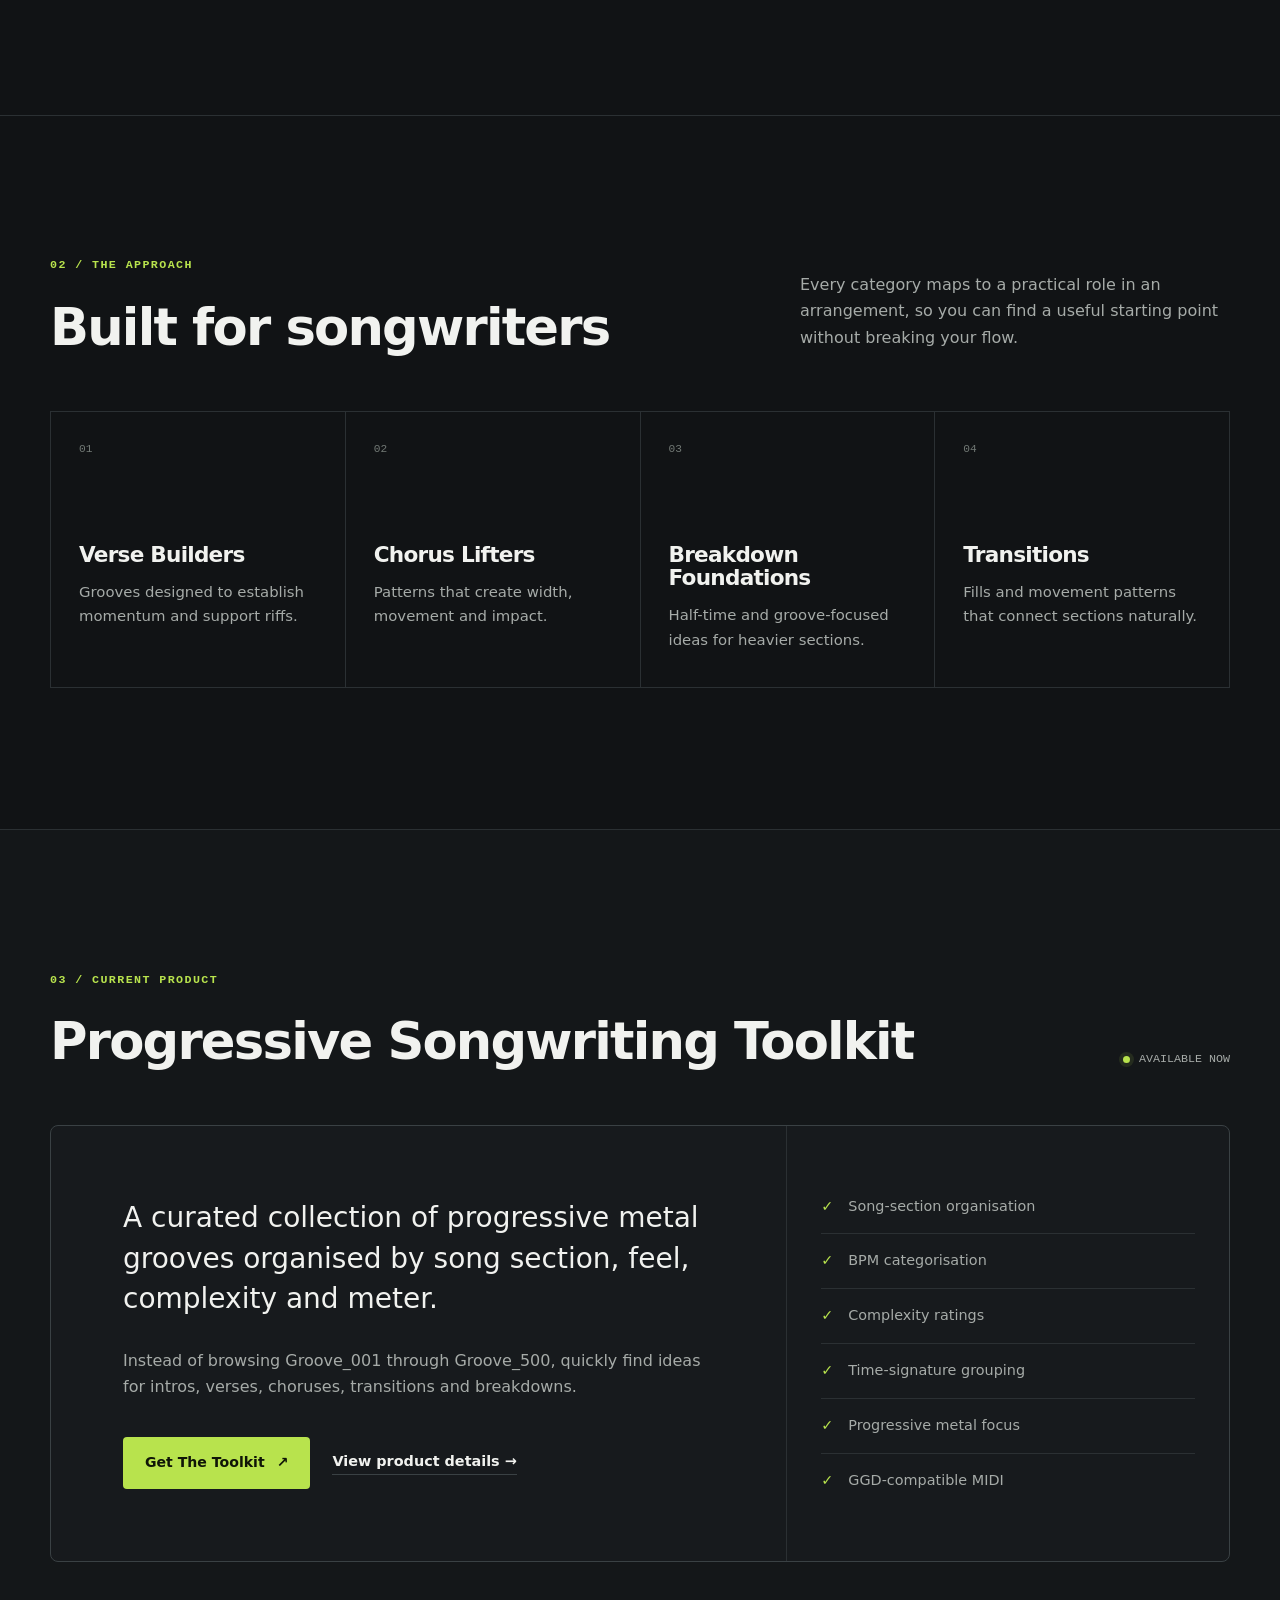
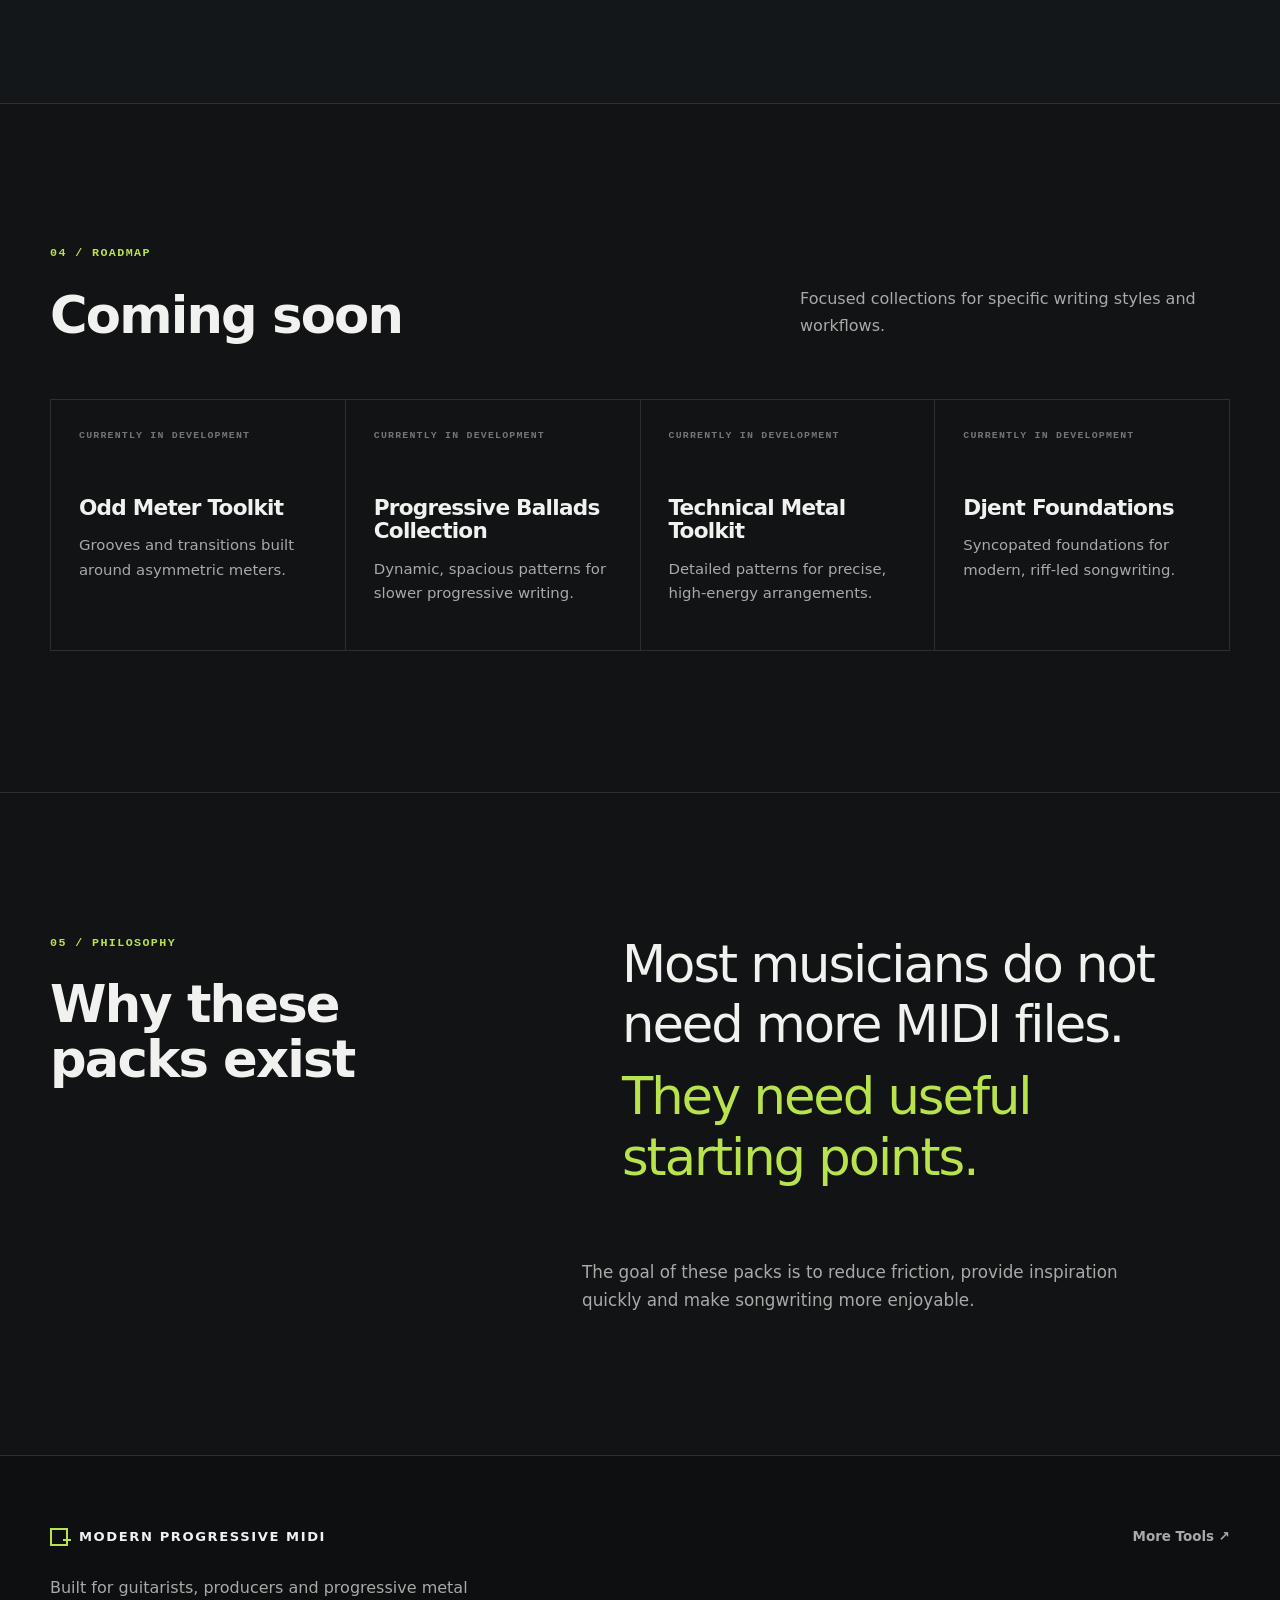
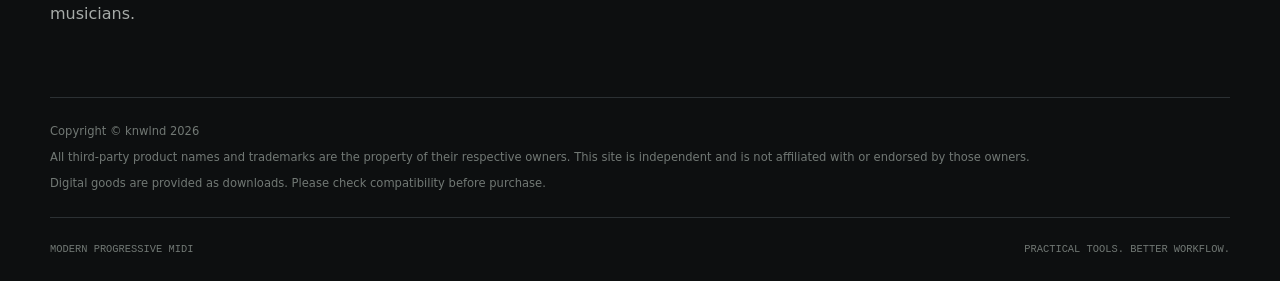
==== commit 45f334c8: "Branding alignment." ====
--- a/index.html
+++ b/index.html
@@ -8,7 +8,7 @@
       content="Thoughtfully organised MIDI groove collections for progressive metal guitarists, songwriters and producers."
     >
     <meta name="theme-color" content="#111315">
-    <title>Modern Prog MIDI — Progressive Metal Songwriting Tools</title>
+    <title>knwlnd | Modern Progressive MIDI</title>
     <link rel="icon" href="assets/images/favicon.svg" type="image/svg+xml">
     <link rel="stylesheet" href="assets/css/styles.css">
   </head>
@@ -17,9 +17,11 @@
 
     <header class="site-header">
       <div class="container nav-wrap">
-        <a class="brand" href="index.html" aria-label="Modern Prog MIDI home">
+        <a class="brand" href="index.html" aria-label="Modern Progressive MIDI home">
           <span class="brand-mark" aria-hidden="true"></span>
-          <span>Modern Prog MIDI</span>
+          <span class="brand-creator">knwlnd</span>
+          <span class="brand-separator" aria-hidden="true">|</span>
+          <span class="brand-product">Modern Progressive MIDI</span>
         </a>
         <nav class="site-nav" aria-label="Primary navigation">
           <a href="index.html" aria-current="page">Home</a>
@@ -43,7 +45,7 @@
             </p>
             <p class="positioning-statement">
               Most MIDI packs are organised around grooves.<br>
-              <strong>Modern Prog MIDI products are organised around songwriting outcomes.</strong>
+              <strong>Modern Progressive MIDI products are organised around songwriting outcomes.</strong>
             </p>
             <div class="button-row">
               <a class="button button-primary" href="#products">View Products</a>
@@ -251,7 +253,7 @@
         <div>
           <a class="brand" href="index.html">
             <span class="brand-mark" aria-hidden="true"></span>
-            <span>Modern Prog MIDI</span>
+            <span>Modern Progressive MIDI</span>
           </a>
           <p>Built for guitarists, producers and progressive metal musicians.</p>
         </div>
@@ -259,8 +261,13 @@
           More Tools <span aria-hidden="true">↗</span>
         </a>
       </div>
+      <div class="container footer-legal">
+        <p>Copyright © knwlnd <span id="year">2026</span></p>
+        <p>All third-party product names and trademarks are the property of their respective owners. This site is independent and is not affiliated with or endorsed by those owners.</p>
+        <p>Digital goods are provided as downloads. Please check compatibility before purchase.</p>
+      </div>
       <div class="container footer-bottom">
-        <span>© <span id="year">2026</span> Modern Prog MIDI</span>
+        <span>Modern Progressive MIDI</span>
         <span>Practical tools. Better workflow.</span>
       </div>
     </footer>
--- a/assets/css/styles.css
+++ b/assets/css/styles.css
@@ -126,6 +126,12 @@
   text-transform: uppercase;
 }
 
+.brand-separator,
+.brand-product {
+  color: var(--faint);
+  font-weight: 600;
+}
+
 .brand-mark {
   position: relative;
   width: 18px;
@@ -609,6 +615,21 @@
   color: var(--accent);
 }
 
+.footer-legal {
+  padding-block: 24px;
+  border-top: 1px solid var(--line);
+  color: var(--faint);
+  font-size: 0.72rem;
+}
+
+.footer-legal p {
+  margin: 0;
+}
+
+.footer-legal p + p {
+  margin-top: 7px;
+}
+
 .footer-bottom {
   display: flex;
   align-items: center;
@@ -885,6 +906,10 @@
     justify-content: space-between;
   }
 
+  .brand {
+    flex-wrap: wrap;
+  }
+
   .section {
     padding-block: 78px;
   }
